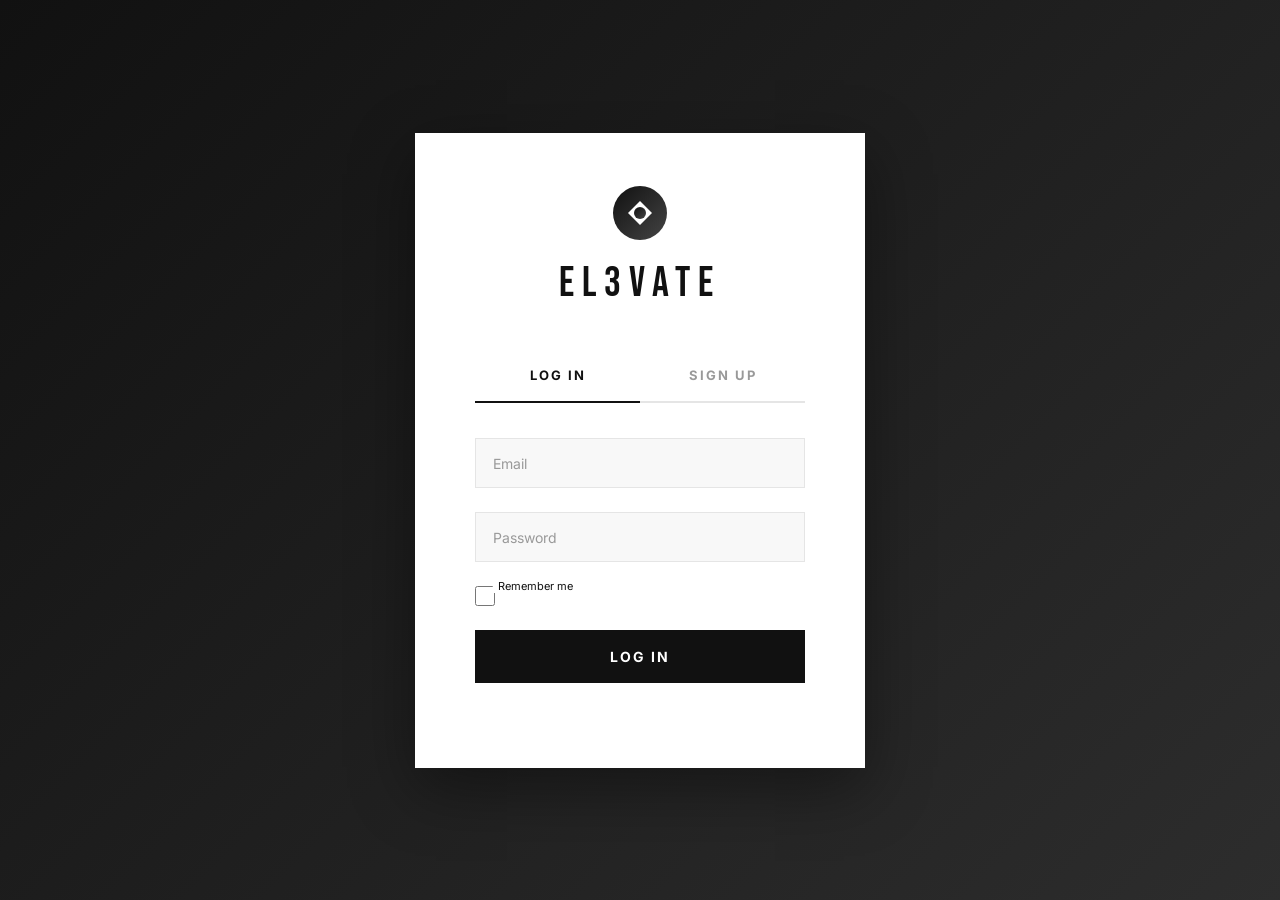
==== index.html @ 44ba2b77 "Add spinning logo to header" ====
<!DOCTYPE html>
<html lang="en">
<head>
    <meta charset="UTF-8">
    <meta name="viewport" content="width=device-width, initial-scale=1.0">
    <title>EL3VATE - Shop</title>
    <link rel="stylesheet" href="styles.css">
    <link href="https://fonts.googleapis.com/css2?family=Bebas+Neue&family=Inter:wght@400;500;600;700&display=swap" rel="stylesheet">
</head>
<body>
    <header class="header">
        <div class="header-left">
            <button class="hamburger-btn" id="hamburger-btn">
                <svg width="24" height="24" viewBox="0 0 24 24" fill="none" stroke="currentColor" stroke-width="2">
                    <line x1="3" y1="12" x2="21" y2="12"></line>
                    <line x1="3" y1="6" x2="21" y2="6"></line>
                    <line x1="3" y1="18" x2="21" y2="18"></line>
                </svg>
            </button>
            <a href="index.html" class="logo-link">
                <div class="spinning-logo">
                    <svg viewBox="0 0 100 100">
                        <defs>
                            <linearGradient id="logoGrad" x1="0%" y1="0%" x2="100%" y2="100%">
                                <stop offset="0%" style="stop-color:#111"/>
                                <stop offset="100%" style="stop-color:#444"/>
                            </linearGradient>
                        </defs>
                        <circle cx="50" cy="50" r="45" fill="url(#logoGrad)"/>
                        <path d="M30 50 L50 30 L70 50 L50 70 Z" fill="#fff"/>
                        <circle cx="50" cy="50" r="10" fill="url(#logoGrad)"/>
                    </svg>
                </div>
            </a>
            <a href="index.html" class="logo">EL3VATE</a>
            <nav class="nav-links" id="nav-links">
                <a href="#" class="nav-link active">New & Featured</a>
                <a href="#" class="nav-link">Men</a>
                <a href="#" class="nav-link">Women</a>
                <a href="#" class="nav-link">Kids</a>
                <a href="#" class="nav-link">Sale</a>
            </nav>
        </div>
        <div class="header-right">
            <div class="search-bar">
                <input type="text" placeholder="Search" id="search-input">
                <button class="search-btn">
                    <svg width="20" height="20" viewBox="0 0 24 24" fill="none" stroke="currentColor" stroke-width="2">
                        <circle cx="11" cy="11" r="8"></circle>
                        <path d="m21 21-4.35-4.35"></path>
                    </svg>
                </button>
            </div>
            <button class="icon-btn cart-btn">
                <svg width="24" height="24" viewBox="0 0 24 24" fill="none" stroke="currentColor" stroke-width="2">
                    <path d="M6 2L3 6v14a2 2 0 0 0 2 2h14a2 2 0 0 0 2-2V6l-3-4z"></path>
                    <line x1="3" y1="6" x2="21" y2="6"></line>
                    <path d="M16 10a4 4 0 0 1-8 0"></path>
                </svg>
                <span class="cart-badge" id="cart-badge">0</span>
            </button>
            <div class="profile-dropdown">
                <button class="icon-btn profile-btn">
                    <svg width="24" height="24" viewBox="0 0 24 24" fill="none" stroke="currentColor" stroke-width="2">
                        <path d="M20 21v-2a4 4 0 0 0-4-4H8a4 4 0 0 0-4 4v2"></path>
                        <circle cx="12" cy="7" r="4"></circle>
                    </svg>
                </button>
                <div class="profile-dropdown-content">
                    <a href="account.html" class="profile-dropdown-item">My Account</a>
                    <a href="#" class="profile-dropdown-item">Orders</a>
                    <a href="account.html" class="profile-dropdown-item">Favorites</a>
                    <a href="auth.html" class="profile-dropdown-item signout">Sign Out</a>
                </div>
            </div>
        </div>
    </header>

    <section class="hero">
        <h1 class="hero-title">EL3VATE</h1>
        <p class="hero-tagline">ELEVATE YOUR GAME</p>
    </section>

    <main class="main-content">
        <aside class="sidebar">
            <h3 class="sidebar-title">Categories</h3>
            <ul class="category-list">
                <li><button class="category-btn active" data-category="all">All Products</button></li>
                <li><button class="category-btn" data-category="shoes">Shoes</button></li>
                <li><button class="category-btn" data-category="clothing">Clothing</button></li>
                <li><button class="category-btn" data-category="accessories">Accessories</button></li>
                <li><button class="category-btn" data-category="equipment">Equipment</button></li>
            </ul>
            <h3 class="sidebar-title">Price Range</h3>
            <div class="price-filter">
                <input type="range" min="0" max="500" value="500" class="price-slider" id="price-slider">
                <p class="price-value">Up to $<span id="price-display">500</span></p>
            </div>
        </aside>

        <section class="products-section">
            <div class="products-header">
                <h2 class="products-title">All Products</h2>
                <div class="products-sort">
                    <select id="sort-select">
                        <option value="featured">Featured</option>
                        <option value="newest">Newest</option>
                        <option value="price-low">Price: Low to High</option>
                        <option value="price-high">Price: High to Low</option>
                    </select>
                </div>
            </div>
            <div class="products-grid" id="products-grid">
            </div>
        </section>
    </main>

    <div class="cart-sidebar" id="cart-sidebar">
        <div class="cart-header">
            <h3>Your Bag (<span id="cart-count">0</span> items)</h3>
            <button class="close-cart" id="close-cart">&times;</button>
        </div>
        <div class="cart-items" id="cart-items">
            <p class="cart-empty">Your bag is empty</p>
        </div>
        <div class="cart-footer">
            <div class="cart-total">
                <span>Total</span>
                <span id="cart-total">$0.00</span>
            </div>
            <button class="checkout-btn" id="checkout-btn">CHECK OUT</button>
        </div>
    </div>

    <div class="toast" id="toast">Added to bag!</div>

    <div class="product-modal" id="product-modal">
        <div class="product-modal-content">
            <button class="close-modal" id="close-modal">&times;</button>
            <div class="product-modal-grid">
                <div class="product-modal-image">
                    <img id="modal-image" src="" alt="">
                </div>
                <div class="product-modal-details">
                    <span class="product-modal-category" id="modal-category"></span>
                    <h2 class="product-modal-name" id="modal-name"></h2>
                    <p class="product-modal-price" id="modal-price"></p>
                    <p class="product-modal-description" id="modal-description"></p>
                    <div class="product-modal-size">
                        <label>Select Size</label>
                        <div class="size-options">
                            <button class="size-btn">S</button>
                            <button class="size-btn">M</button>
                            <button class="size-btn">L</button>
                            <button class="size-btn">XL</button>
                        </div>
                    </div>
                    <button class="add-to-cart-modal" id="modal-add-to-cart">ADD TO BAG</button>
                    <button class="wishlist-btn" id="modal-wishlist">
                        <svg width="20" height="20" viewBox="0 0 24 24" fill="none" stroke="currentColor" stroke-width="2">
                            <path d="M20.84 4.61a5.5 5.5 0 0 0-7.78 0L12 5.67l-1.06-1.06a5.5 5.5 0 0 0-7.78 7.78l1.06 1.06L12 21.23l7.78-7.78 1.06-1.06a5.5 5.5 0 0 0 0-7.78z"></path>
                        </svg>
                        Add to Wishlist
                    </button>
                </div>
            </div>
        </div>
    </div>

    <script src="products.js"></script>
    <script src="main.js"></script>
</body>
</html>
---- styles.css ----
@import url('https://fonts.googleapis.com/css2?family=Bebas+Neue&family=Inter:wght@400;500;600;700&display=swap');

* {
    margin: 0;
    padding: 0;
    box-sizing: border-box;
}

body {
    font-family: 'Inter', sans-serif;
    background: #f5f5f5;
    color: #111;
    min-height: 100vh;
}

a {
    text-decoration: none;
    color: inherit;
}

button {
    font-family: inherit;
}

.header {
    display: flex;
    justify-content: space-between;
    align-items: center;
    padding: 20px 50px;
    background: #fff;
    position: sticky;
    top: 0;
    z-index: 100;
    box-shadow: 0 2px 10px rgba(0, 0, 0, 0.05);
}

.header-left {
    display: flex;
    align-items: center;
    gap: 40px;
}

.logo {
    font-family: 'Bebas Neue', sans-serif;
    font-size: 32px;
    font-weight: 400;
    letter-spacing: 3px;
    color: #111;
}

.logo-link {
    display: flex;
    align-items: center;
}

.spinning-logo {
    width: 45px;
    height: 45px;
    animation: spin 8s linear infinite;
    cursor: pointer;
}

.spinning-logo svg {
    width: 100%;
    height: 100%;
}

@keyframes spin {
    from {
        transform: rotate(0deg);
    }
    to {
        transform: rotate(360deg);
    }
}

.spinning-logo:hover {
    animation-duration: 2s;
}

.nav-links {
    display: flex;
    gap: 30px;
}

.nav-link {
    font-size: 15px;
    font-weight: 500;
    color: #666;
    transition: color 0.3s;
}

.nav-link:hover,
.nav-link.active {
    color: #111;
}

.header-right {
    display: flex;
    align-items: center;
    gap: 20px;
}

.search-bar {
    display: flex;
    align-items: center;
    background: #f5f5f5;
    border-radius: 30px;
    padding: 8px 16px;
    gap: 10px;
}

.search-bar input {
    border: none;
    background: transparent;
    outline: none;
    font-size: 14px;
    width: 180px;
}

.search-btn {
    background: none;
    border: none;
    cursor: pointer;
    color: #666;
    display: flex;
    align-items: center;
}

.icon-btn {
    background: none;
    border: none;
    cursor: pointer;
    color: #111;
    display: flex;
    align-items: center;
    transition: color 0.3s;
}

.icon-btn:hover {
    color: #666;
}

.hero {
    background: linear-gradient(135deg, #111 0%, #333 100%);
    padding: 80px 50px;
    text-align: center;
    position: relative;
    overflow: hidden;
}

.hero::before {
    content: '';
    position: absolute;
    top: 0;
    left: 0;
    right: 0;
    bottom: 0;
    background: url('https://images.unsplash.com/photo-1460353581641-37baddab0fa2?w=1200&h=600&fit=crop') center/cover;
    opacity: 0.15;
}

.hero-title {
    font-family: 'Bebas Neue', sans-serif;
    font-size: 180px;
    font-weight: 400;
    letter-spacing: 20px;
    color: #fff;
    position: relative;
    z-index: 1;
    line-height: 1;
}

.hero-tagline {
    font-size: 18px;
    font-weight: 500;
    letter-spacing: 8px;
    color: #fff;
    margin-top: 20px;
    position: relative;
    z-index: 1;
}

.main-content {
    display: flex;
    padding: 40px 50px;
    gap: 40px;
    max-width: 1600px;
    margin: 0 auto;
}

.sidebar {
    width: 250px;
    flex-shrink: 0;
}

.sidebar-title {
    font-size: 13px;
    font-weight: 700;
    letter-spacing: 1px;
    margin-bottom: 20px;
    color: #111;
}

.category-list {
    list-style: none;
    margin-bottom: 40px;
}

.category-btn {
    width: 100%;
    text-align: left;
    background: none;
    border: none;
    font-size: 15px;
    color: #666;
    padding: 12px 0;
    cursor: pointer;
    transition: all 0.3s;
    border-bottom: 1px solid #e5e5e5;
}

.category-btn:hover {
    color: #111;
}

.category-btn.active {
    color: #111;
    font-weight: 600;
}

.price-filter {
    margin-top: 20px;
}

.price-slider {
    width: 100%;
    cursor: pointer;
}

.price-value {
    font-size: 14px;
    color: #666;
    margin-top: 10px;
}

.products-section {
    flex: 1;
}

.products-header {
    display: flex;
    justify-content: space-between;
    align-items: center;
    margin-bottom: 30px;
}

.products-title {
    font-size: 24px;
    font-weight: 700;
}

.products-sort select {
    padding: 10px 16px;
    border: 1px solid #e5e5e5;
    background: #fff;
    font-size: 14px;
    cursor: pointer;
    outline: none;
}

.products-grid {
    display: grid;
    grid-template-columns: repeat(auto-fill, minmax(280px, 1fr));
    gap: 30px;
}

.product-card {
    background: #fff;
    transition: transform 0.3s, box-shadow 0.3s;
    cursor: pointer;
}

.product-card:hover {
    transform: translateY(-5px);
    box-shadow: 0 10px 30px rgba(0, 0, 0, 0.1);
}

.product-image {
    position: relative;
    width: 100%;
    aspect-ratio: 1;
    overflow: hidden;
    background: #f5f5f5;
}

.product-image img {
    width: 100%;
    height: 100%;
    object-fit: cover;
    transition: transform 0.5s;
}

.product-card:hover .product-image img {
    transform: scale(1.05);
}

.product-badge {
    position: absolute;
    top: 15px;
    left: 15px;
    background: #111;
    color: #fff;
    font-size: 11px;
    font-weight: 700;
    padding: 6px 12px;
    letter-spacing: 1px;
}

.product-info {
    padding: 20px;
}

.product-name {
    font-size: 15px;
    font-weight: 500;
    margin-bottom: 8px;
}

.product-category {
    font-size: 13px;
    color: #666;
    margin-bottom: 8px;
}

.product-price {
    font-size: 16px;
    font-weight: 700;
}

.add-to-cart {
    width: 100%;
    padding: 15px;
    background: #111;
    color: #fff;
    border: none;
    font-size: 13px;
    font-weight: 700;
    letter-spacing: 1px;
    cursor: pointer;
    transition: background 0.3s;
    margin-top: 15px;
}

.add-to-cart:hover {
    background: #333;
}

.cart-sidebar {
    position: fixed;
    top: 0;
    right: -400px;
    width: 400px;
    height: 100vh;
    background: #fff;
    box-shadow: -5px 0 30px rgba(0, 0, 0, 0.1);
    z-index: 200;
    transition: right 0.3s;
    display: flex;
    flex-direction: column;
}

.cart-sidebar.open {
    right: 0;
}

.cart-header {
    display: flex;
    justify-content: space-between;
    align-items: center;
    padding: 25px;
    border-bottom: 1px solid #e5e5e5;
}

.cart-header h3 {
    font-size: 18px;
    font-weight: 700;
}

.close-cart {
    background: none;
    border: none;
    font-size: 28px;
    cursor: pointer;
    color: #666;
}

.cart-items {
    flex: 1;
    padding: 25px;
    overflow-y: auto;
}

.cart-empty {
    text-align: center;
    color: #666;
    font-size: 14px;
}

.cart-item {
    display: flex;
    gap: 15px;
    padding: 15px 0;
    border-bottom: 1px solid #e5e5e5;
}

.cart-item-image {
    width: 80px;
    height: 80px;
    object-fit: cover;
    background: #f5f5f5;
}

.cart-item-details {
    flex: 1;
}

.cart-item-name {
    font-size: 14px;
    font-weight: 500;
}

.cart-item-price {
    font-size: 14px;
    font-weight: 700;
    margin-top: 5px;
}

.cart-item-remove {
    background: none;
    border: none;
    color: #666;
    cursor: pointer;
    font-size: 20px;
}

.cart-footer {
    padding: 25px;
    border-top: 1px solid #e5e5e5;
}

.cart-total {
    display: flex;
    justify-content: space-between;
    font-size: 18px;
    font-weight: 700;
    margin-bottom: 20px;
}

.checkout-btn {
    width: 100%;
    padding: 18px;
    background: #111;
    color: #fff;
    border: none;
    font-size: 14px;
    font-weight: 700;
    letter-spacing: 1px;
    cursor: pointer;
    transition: background 0.3s;
}

.checkout-btn:hover {
    background: #333;
}

.toast {
    position: fixed;
    bottom: 30px;
    left: 50%;
    transform: translateX(-50%) translateY(100px);
    background: #111;
    color: #fff;
    padding: 15px 30px;
    font-size: 14px;
    font-weight: 600;
    opacity: 0;
    transition: all 0.3s;
    z-index: 300;
}

.toast.show {
    transform: translateX(-50%) translateY(0);
    opacity: 1;
}

@media (max-width: 1024px) {
    .hero-title {
        font-size: 100px;
        letter-spacing: 10px;
    }
    
    .main-content {
        padding: 30px;
    }
    
    .sidebar {
        width: 200px;
    }
}

@media (max-width: 768px) {
    .header {
        padding: 15px 20px;
    }
    
    .nav-links {
        display: none;
    }
    
    .hero {
        padding: 50px 20px;
    }
    
    .hero-title {
        font-size: 60px;
        letter-spacing: 5px;
    }
    
    .hero-tagline {
        font-size: 14px;
        letter-spacing: 4px;
    }
    
    .main-content {
        flex-direction: column;
        padding: 20px;
    }
    
    .sidebar {
        width: 100%;
    }
    
    .cart-sidebar {
        width: 100%;
        right: -100%;
    }
}

.auth-body {
    min-height: 100vh;
    display: flex;
    justify-content: center;
    align-items: center;
    background: linear-gradient(135deg, #111 0%, #2d2d2d 100%);
}

.auth-container {
    background: #fff;
    padding: 50px 60px;
    width: 100%;
    max-width: 450px;
    box-shadow: 0 20px 60px rgba(0, 0, 0, 0.4);
}

.auth-header {
    text-align: center;
    margin-bottom: 40px;
    display: flex;
    flex-direction: column;
    align-items: center;
    gap: 15px;
}

.auth-header .logo-link {
    display: flex;
    justify-content: center;
}

.auth-header .spinning-logo {
    width: 60px;
    height: 60px;
}

.auth-header h1 {
    font-family: 'Bebas Neue', sans-serif;
    font-size: 42px;
    font-weight: 400;
    letter-spacing: 8px;
    color: #111;
}

.auth-tabs {
    display: flex;
    border-bottom: 2px solid #e5e5e5;
    margin-bottom: 35px;
}

.tab-btn {
    flex: 1;
    padding: 18px;
    background: none;
    border: none;
    font-size: 13px;
    font-weight: 700;
    letter-spacing: 2px;
    color: #999;
    cursor: pointer;
    transition: all 0.3s ease;
}

.tab-btn.active {
    color: #111;
    border-bottom: 2px solid #111;
    margin-bottom: -2px;
}

.tab-btn:hover:not(.active) {
    color: #666;
}

.auth-form {
    display: none;
}

.auth-form.active {
    display: block;
}

.form-group {
    position: relative;
    margin-bottom: 24px;
}

.form-group input {
    width: 100%;
    padding: 16px 18px;
    border: 1px solid #e5e5e5;
    font-size: 14px;
    background: #f8f8f8;
    transition: all 0.3s ease;
}

.form-group input:focus {
    outline: none;
    border-color: #111;
    background: #fff;
}

.form-group label {
    position: absolute;
    left: 18px;
    top: 50%;
    transform: translateY(-50%);
    font-size: 14px;
    color: #999;
    pointer-events: none;
    transition: all 0.3s ease;
}

.form-group input:focus + label,
.form-group input:not(:placeholder-shown) + label {
    top: 0;
    font-size: 11px;
    background: #fff;
    padding: 0 5px;
    color: #111;
}

.checkbox-group {
    display: flex;
    align-items: center;
    gap: 10px;
    margin-bottom: 25px;
}

.checkbox-group input[type="checkbox"] {
    width: 20px;
    height: 20px;
    cursor: pointer;
    accent-color: #111;
}

.checkbox-group label {
    font-size: 14px;
    color: #666;
    cursor: pointer;
}

.auth-btn {
    width: 100%;
    padding: 18px;
    background: #111;
    color: #fff;
    border: none;
    font-size: 14px;
    font-weight: 700;
    letter-spacing: 2px;
    cursor: pointer;
    transition: all 0.3s ease;
}

.auth-btn:hover {
    background: #333;
}

.error-message {
    color: #e53935;
    font-size: 13px;
    margin-top: 15px;
    text-align: center;
    min-height: 20px;
}

.profile-dropdown {
    position: relative;
    display: flex;
    align-items: center;
}

.profile-dropdown > .icon-btn {
    cursor: pointer;
}

.profile-dropdown-content {
    display: none;
    position: absolute;
    top: 100%;
    right: 0;
    background: #fff;
    min-width: 180px;
    box-shadow: 0 10px 40px rgba(0, 0, 0, 0.15);
    z-index: 50;
    padding: 10px 0;
    margin-top: 5px;
}

.profile-dropdown:hover .profile-dropdown-content,
.profile-dropdown-content:hover {
    display: block;
}

.profile-dropdown-item {
    display: block;
    padding: 14px 20px;
    font-size: 14px;
    color: #111;
    transition: background 0.3s;
}

.profile-dropdown-item:hover {
    background: #f5f5f5;
}

.profile-dropdown-item.signout {
    color: #e53935;
    border-top: 1px solid #e5e5e5;
}

.product-modal {
    display: none;
    position: fixed;
    top: 0;
    left: 0;
    width: 100%;
    height: 100%;
    background: rgba(0, 0, 0, 0.7);
    z-index: 500;
    overflow-y: auto;
}

.product-modal.active {
    display: flex;
    align-items: center;
    justify-content: center;
}

.product-modal-content {
    background: #fff;
    width: 90%;
    max-width: 900px;
    position: relative;
    animation: modalSlide 0.3s ease;
}

@keyframes modalSlide {
    from {
        opacity: 0;
        transform: translateY(-20px);
    }
    to {
        opacity: 1;
        transform: translateY(0);
    }
}

.close-modal {
    position: absolute;
    top: 15px;
    right: 20px;
    background: none;
    border: none;
    font-size: 32px;
    cursor: pointer;
    z-index: 10;
    color: #666;
}

.close-modal:hover {
    color: #111;
}

.product-modal-grid {
    display: grid;
    grid-template-columns: 1fr 1fr;
}

.product-modal-image {
    background: #f5f5f5;
    aspect-ratio: 1;
}

.product-modal-image img {
    width: 100%;
    height: 100%;
    object-fit: cover;
}

.product-modal-details {
    padding: 40px;
}

.product-modal-category {
    font-size: 13px;
    color: #666;
    text-transform: uppercase;
    letter-spacing: 1px;
}

.product-modal-name {
    font-size: 28px;
    font-weight: 700;
    margin: 10px 0;
}

.product-modal-price {
    font-size: 24px;
    font-weight: 700;
    margin-bottom: 20px;
}

.product-modal-description {
    color: #666;
    line-height: 1.6;
    margin-bottom: 25px;
}

.product-modal-size {
    margin-bottom: 25px;
}

.product-modal-size label {
    display: block;
    font-size: 14px;
    font-weight: 600;
    margin-bottom: 12px;
}

.size-options {
    display: flex;
    gap: 10px;
}

.size-btn {
    width: 50px;
    height: 50px;
    border: 1px solid #e5e5e5;
    background: #fff;
    font-size: 14px;
    font-weight: 600;
    cursor: pointer;
    transition: all 0.3s;
}

.size-btn:hover,
.size-btn.selected {
    border-color: #111;
    background: #111;
    color: #fff;
}

.add-to-cart-modal {
    width: 100%;
    padding: 18px;
    background: #111;
    color: #fff;
    border: none;
    font-size: 14px;
    font-weight: 700;
    letter-spacing: 1px;
    cursor: pointer;
    transition: background 0.3s;
    margin-bottom: 15px;
}

.add-to-cart-modal:hover {
    background: #333;
}

.wishlist-btn {
    width: 100%;
    padding: 15px;
    background: #fff;
    color: #111;
    border: 1px solid #111;
    font-size: 14px;
    font-weight: 600;
    cursor: pointer;
    display: flex;
    align-items: center;
    justify-content: center;
    gap: 10px;
    transition: all 0.3s;
}

.wishlist-btn:hover {
    background: #f5f5f5;
}

.wishlist-btn.active {
    background: #fdf0f0;
    border-color: #e53935;
    color: #e53935;
}

@media (max-width: 768px) {
    .product-modal-grid {
        grid-template-columns: 1fr;
    }
    
    .product-modal-image {
        max-height: 300px;
    }
    
    .product-modal-details {
        padding: 25px;
    }
}

.account-body {
    background: #f5f5f5;
    min-height: 100vh;
}

.account-main {
    padding: 40px 50px;
    max-width: 1200px;
    margin: 0 auto;
}

.account-container {
    display: flex;
    gap: 40px;
}

.account-sidebar {
    width: 250px;
    flex-shrink: 0;
    background: #fff;
    padding: 30px;
    height: fit-content;
}

.account-sidebar-title {
    font-size: 18px;
    font-weight: 700;
    margin-bottom: 25px;
    padding-bottom: 15px;
    border-bottom: 1px solid #e5e5e5;
}

.account-menu {
    list-style: none;
}

.account-menu-item {
    display: block;
    padding: 12px 0;
    font-size: 14px;
    color: #666;
    border-bottom: 1px solid #f5f5f5;
    transition: color 0.3s;
}

.account-menu-item:hover,
.account-menu-item.active {
    color: #111;
    font-weight: 600;
}

.account-menu-item.signout {
    color: #e53935;
}

.account-content {
    flex: 1;
}

.account-header {
    background: #fff;
    padding: 30px;
    margin-bottom: 30px;
}

.account-header h1 {
    font-size: 28px;
    font-weight: 700;
    margin-bottom: 10px;
}

.account-header p {
    color: #666;
}

.account-stats {
    display: grid;
    grid-template-columns: repeat(3, 1fr);
    gap: 20px;
    margin-bottom: 30px;
}

.stat-card {
    background: #fff;
    padding: 25px;
    text-align: center;
}

.stat-number {
    display: block;
    font-size: 36px;
    font-weight: 700;
    color: #111;
}

.stat-label {
    font-size: 14px;
    color: #666;
}

.account-section {
    background: #fff;
    padding: 30px;
    margin-bottom: 30px;
}

.account-section h3 {
    font-size: 18px;
    font-weight: 700;
    margin-bottom: 20px;
    padding-bottom: 15px;
    border-bottom: 1px solid #e5e5e5;
}

.account-details {
    display: grid;
    grid-template-columns: repeat(2, 1fr);
    gap: 20px;
}

.detail-item {
    display: flex;
    flex-direction: column;
    gap: 8px;
}

.detail-label {
    font-size: 13px;
    color: #666;
    text-transform: uppercase;
    letter-spacing: 1px;
}

.detail-value {
    font-size: 16px;
    font-weight: 500;
}

.wishlist-grid {
    display: grid;
    grid-template-columns: repeat(auto-fill, minmax(200px, 1fr));
    gap: 20px;
}

.wishlist-card {
    border: 1px solid #e5e5e5;
    transition: box-shadow 0.3s;
}

.wishlist-card:hover {
    box-shadow: 0 5px 20px rgba(0, 0, 0, 0.1);
}

.wishlist-image {
    aspect-ratio: 1;
    background: #f5f5f5;
}

.wishlist-image img {
    width: 100%;
    height: 100%;
    object-fit: cover;
}

.wishlist-info {
    padding: 15px;
    position: relative;
}

.wishlist-info h4 {
    font-size: 14px;
    font-weight: 600;
    margin-bottom: 8px;
}

.wishlist-price {
    font-size: 16px;
    font-weight: 700;
    margin-bottom: 12px;
}

.add-to-cart-wishlist {
    width: 100%;
    padding: 10px;
    background: #111;
    color: #fff;
    border: none;
    font-size: 12px;
    font-weight: 600;
    cursor: pointer;
    transition: background 0.3s;
}

.add-to-cart-wishlist:hover {
    background: #333;
}

.remove-wishlist {
    position: absolute;
    top: 10px;
    right: 10px;
    background: none;
    border: none;
    font-size: 24px;
    cursor: pointer;
    color: #999;
}

.remove-wishlist:hover {
    color: #e53935;
}

.wishlist-empty {
    text-align: center;
    color: #666;
    padding: 40px;
    grid-column: 1 / -1;
}

@media (max-width: 768px) {
    .account-container {
        flex-direction: column;
    }
    
    .account-sidebar {
        width: 100%;
    }
    
    .account-stats {
        grid-template-columns: 1fr;
    }
    
    .account-details {
        grid-template-columns: 1fr;
    }
}

.hamburger-btn {
    display: none;
    background: none;
    border: none;
    cursor: pointer;
    padding: 8px;
}

.cart-badge {
    position: absolute;
    top: -5px;
    right: -5px;
    background: #e53935;
    color: #fff;
    font-size: 10px;
    font-weight: 700;
    width: 18px;
    height: 18px;
    border-radius: 50%;
    display: flex;
    align-items: center;
    justify-content: center;
}

.cart-btn {
    position: relative;
}

.cart-item-qty {
    display: flex;
    align-items: center;
    gap: 10px;
    margin-top: 8px;
}

.cart-item-qty span {
    font-size: 14px;
    font-weight: 600;
    min-width: 20px;
    text-align: center;
}

.qty-btn {
    width: 24px;
    height: 24px;
    border: 1px solid #e5e5e5;
    background: #fff;
    font-size: 16px;
    cursor: pointer;
    display: flex;
    align-items: center;
    justify-content: center;
    transition: all 0.3s;
}

.qty-btn:hover {
    border-color: #111;
    background: #111;
    color: #fff;
}

.checkout-body {
    background: #f5f5f5;
    min-height: 100vh;
}

.back-to-shop {
    font-size: 14px;
    color: #666;
    text-decoration: none;
}

.back-to-shop:hover {
    color: #111;
}

.checkout-main {
    padding: 40px 50px;
    max-width: 1200px;
    margin: 0 auto;
}

.checkout-container {
    display: grid;
    grid-template-columns: 1fr 380px;
    gap: 40px;
}

.checkout-form-section h1 {
    font-size: 32px;
    font-weight: 700;
    margin-bottom: 30px;
}

.form-section {
    background: #fff;
    padding: 30px;
    margin-bottom: 20px;
}

.form-section h3 {
    font-size: 16px;
    font-weight: 700;
    margin-bottom: 20px;
    padding-bottom: 15px;
    border-bottom: 1px solid #e5e5e5;
}

.form-row {
    display: grid;
    grid-template-columns: 1fr 1fr;
    gap: 20px;
}

.form-group {
    position: relative;
    margin-bottom: 24px;
}

.form-group input {
    width: 100%;
    padding: 16px 18px;
    border: 1px solid #e5e5e5;
    font-size: 14px;
    background: #f8f8f8;
    transition: all 0.3s ease;
}

.form-group input:focus {
    outline: none;
    border-color: #111;
    background: #fff;
}

.form-group label {
    position: absolute;
    left: 18px;
    top: 50%;
    transform: translateY(-50%);
    font-size: 14px;
    color: #999;
    pointer-events: none;
    transition: all 0.3s ease;
}

.form-group input:focus + label,
.form-group input:not(:placeholder-shown) + label {
    top: 0;
    font-size: 11px;
    background: #fff;
    padding: 0 5px;
    color: #111;
}

.place-order-btn {
    width: 100%;
    padding: 18px;
    background: #111;
    color: #fff;
    border: none;
    font-size: 14px;
    font-weight: 700;
    letter-spacing: 1px;
    cursor: pointer;
    transition: background 0.3s;
}

.place-order-btn:hover {
    background: #333;
}

.checkout-summary-section {
    background: #fff;
    padding: 30px;
    height: fit-content;
}

.checkout-summary-section h3 {
    font-size: 18px;
    font-weight: 700;
    margin-bottom: 20px;
    padding-bottom: 15px;
    border-bottom: 1px solid #e5e5e5;
}

.checkout-item {
    display: flex;
    gap: 15px;
    padding: 15px 0;
    border-bottom: 1px solid #f5f5f5;
}

.checkout-item-image {
    width: 60px;
    height: 60px;
    object-fit: cover;
    background: #f5f5f5;
}

.checkout-item-details {
    flex: 1;
}

.checkout-item-details h4 {
    font-size: 14px;
    font-weight: 600;
}

.checkout-item-details p {
    font-size: 13px;
    color: #666;
}

.checkout-item-price {
    font-size: 14px;
    font-weight: 700;
}

.checkout-totals {
    margin-top: 20px;
    padding-top: 20px;
    border-top: 1px solid #e5e5e5;
}

.checkout-row {
    display: flex;
    justify-content: space-between;
    margin-bottom: 12px;
    font-size: 14px;
    color: #666;
}

.checkout-row.total {
    font-size: 18px;
    font-weight: 700;
    color: #111;
    margin-top: 15px;
    padding-top: 15px;
    border-top: 1px solid #e5e5e5;
}

.checkout-empty {
    text-align: center;
    color: #666;
    padding: 40px;
}

@media (max-width: 768px) {
    .hamburger-btn {
        display: block;
    }
    
    .nav-links {
        display: none;
        position: absolute;
        top: 100%;
        left: 0;
        right: 0;
        background: #fff;
        flex-direction: column;
        padding: 20px;
        box-shadow: 0 10px 30px rgba(0, 0, 0, 0.1);
    }
    
    .nav-links.active {
        display: flex;
    }
    
    .checkout-container {
        grid-template-columns: 1fr;
    }
    
    .form-row {
        grid-template-columns: 1fr;
    }
}
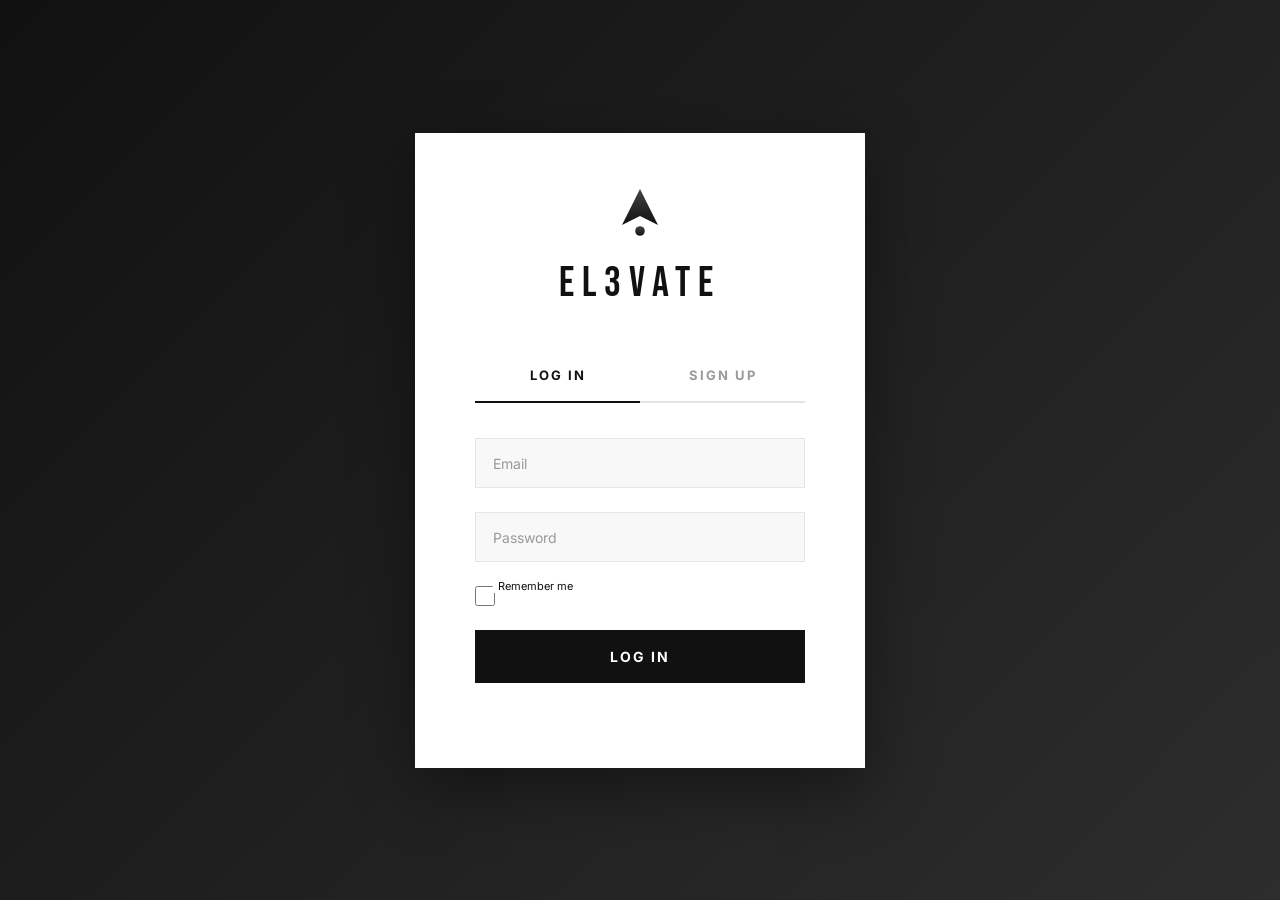
==== commit 59721ead: "Change logo to upward arrow animation" ====
--- a/index.html
+++ b/index.html
@@ -21,14 +21,13 @@
                 <div class="spinning-logo">
                     <svg viewBox="0 0 100 100">
                         <defs>
-                            <linearGradient id="logoGrad" x1="0%" y1="0%" x2="100%" y2="100%">
+                            <linearGradient id="logoGrad" x1="0%" y1="100%" x2="0%" y2="0%">
                                 <stop offset="0%" style="stop-color:#111"/>
                                 <stop offset="100%" style="stop-color:#444"/>
                             </linearGradient>
                         </defs>
-                        <circle cx="50" cy="50" r="45" fill="url(#logoGrad)"/>
-                        <path d="M30 50 L50 30 L70 50 L50 70 Z" fill="#fff"/>
-                        <circle cx="50" cy="50" r="10" fill="url(#logoGrad)"/>
+                        <path d="M50 10 L80 70 L50 55 L20 70 Z" fill="url(#logoGrad)"/>
+                        <circle cx="50" cy="80" r="8" fill="url(#logoGrad)"/>
                     </svg>
                 </div>
             </a>
--- a/styles.css
+++ b/styles.css
@@ -56,7 +56,7 @@
 .spinning-logo {
     width: 45px;
     height: 45px;
-    animation: spin 8s linear infinite;
+    animation: elevate 2s ease-in-out infinite;
     cursor: pointer;
 }
 
@@ -65,17 +65,17 @@
     height: 100%;
 }
 
-@keyframes spin {
-    from {
-        transform: rotate(0deg);
-    }
-    to {
-        transform: rotate(360deg);
+@keyframes elevate {
+    0%, 100% {
+        transform: translateY(0);
+    }
+    50% {
+        transform: translateY(-15px);
     }
 }
 
 .spinning-logo:hover {
-    animation-duration: 2s;
+    animation-duration: 1s;
 }
 
 .nav-links {
@@ -735,8 +735,7 @@
     margin-top: 5px;
 }
 
-.profile-dropdown:hover .profile-dropdown-content,
-.profile-dropdown-content:hover {
+.profile-dropdown.active .profile-dropdown-content {
     display: block;
 }
 
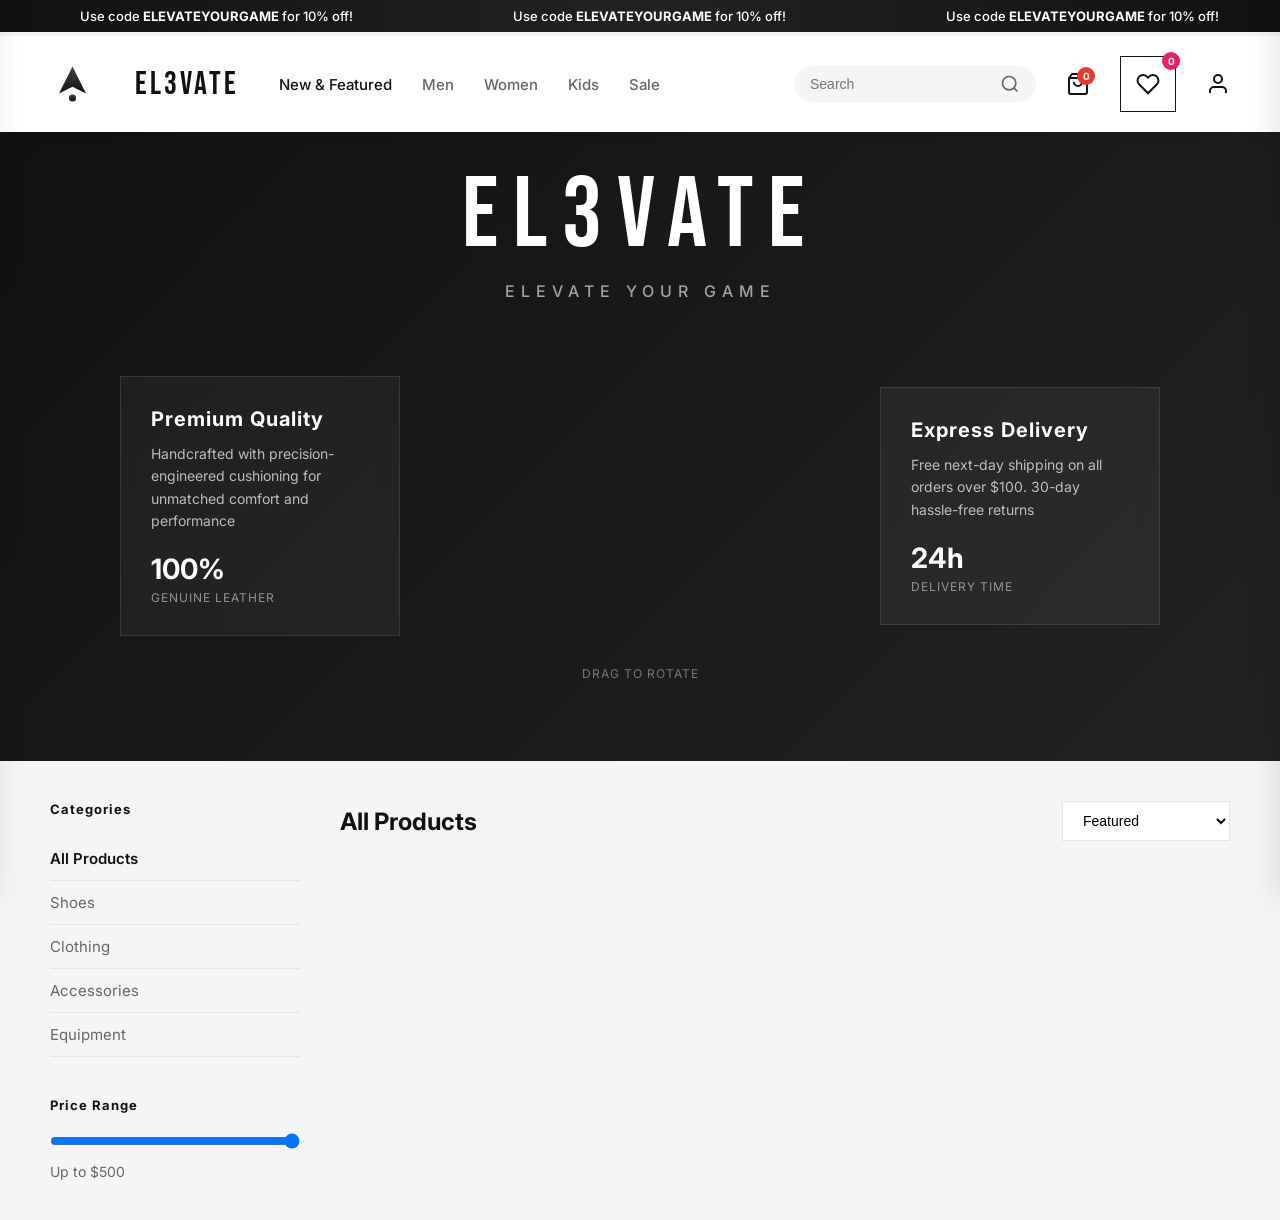
==== commit debcb00b: "Add smart wishlist with stock notifications and size-specific tracking" ====
--- a/index.html
+++ b/index.html
@@ -6,8 +6,21 @@
     <title>EL3VATE - Shop</title>
     <link rel="stylesheet" href="styles.css">
     <link href="https://fonts.googleapis.com/css2?family=Bebas+Neue&family=Inter:wght@400;500;600;700&display=swap" rel="stylesheet">
+    <script type="module" src="https://ajax.googleapis.com/ajax/libs/model-viewer/3.3.0/model-viewer.min.js"></script>
 </head>
 <body>
+    <div class="promo-banner">
+        <div class="promo-wrapper">
+            <span>Use code <strong>ELEVATEYOURGAME</strong> for 10% off!</span>
+            <span>Use code <strong>ELEVATEYOURGAME</strong> for 10% off!</span>
+            <span>Use code <strong>ELEVATEYOURGAME</strong> for 10% off!</span>
+            <span>Use code <strong>ELEVATEYOURGAME</strong> for 10% off!</span>
+            <span>Use code <strong>ELEVATEYOURGAME</strong> for 10% off!</span>
+            <span>Use code <strong>ELEVATEYOURGAME</strong> for 10% off!</span>
+            <span>Use code <strong>ELEVATEYOURGAME</strong> for 10% off!</span>
+            <span>Use code <strong>ELEVATEYOURGAME</strong> for 10% off!</span>
+        </div>
+    </div>
     <header class="header">
         <div class="header-left">
             <button class="hamburger-btn" id="hamburger-btn">
@@ -58,6 +71,12 @@
                 </svg>
                 <span class="cart-badge" id="cart-badge">0</span>
             </button>
+            <button class="icon-btn wishlist-btn" id="wishlist-btn">
+                <svg width="24" height="24" viewBox="0 0 24 24" fill="none" stroke="currentColor" stroke-width="2">
+                    <path d="M20.84 4.61a5.5 5.5 0 0 0-7.78 0L12 5.67l-1.06-1.06a5.5 5.5 0 0 0-7.78 7.78l1.06 1.06L12 21.23l7.78-7.78 1.06-1.06a5.5 5.5 0 0 0 0-7.78z"></path>
+                </svg>
+                <span class="wishlist-badge" id="wishlist-badge">0</span>
+            </button>
             <div class="profile-dropdown">
                 <button class="icon-btn profile-btn">
                     <svg width="24" height="24" viewBox="0 0 24 24" fill="none" stroke="currentColor" stroke-width="2">
@@ -69,6 +88,7 @@
                     <a href="account.html" class="profile-dropdown-item">My Account</a>
                     <a href="#" class="profile-dropdown-item">Orders</a>
                     <a href="account.html" class="profile-dropdown-item">Favorites</a>
+                    <a href="admin.html" class="profile-dropdown-item admin-link">Admin Dashboard</a>
                     <a href="auth.html" class="profile-dropdown-item signout">Sign Out</a>
                 </div>
             </div>
@@ -78,6 +98,41 @@
     <section class="hero">
         <h1 class="hero-title">EL3VATE</h1>
         <p class="hero-tagline">ELEVATE YOUR GAME</p>
+        
+        <div class="hero-3d-container">
+            <div class="hero-info-box hero-info-left">
+                <h3>Premium Quality</h3>
+                <p>Handcrafted with precision-engineered cushioning for unmatched comfort and performance</p>
+                <div class="info-box-stat">
+                    <span class="stat-number">100%</span>
+                    <span class="stat-label">Genuine Leather</span>
+                </div>
+            </div>
+            
+            <div class="hero-3d-model">
+                <model-viewer 
+                    src="https://cdn.jsdelivr.net/gh/KhronosGroup/glTF-Sample-Assets@main/Models/MaterialsVariantsShoe/glTF-Binary/MaterialsVariantsShoe.glb"
+                    alt="3D Sneaker"
+                    auto-rotate
+                    camera-controls
+                    disable-zoom
+                    interaction-prompt="none"
+                    shadow-intensity="1"
+                    camera-orbit="45deg 55deg 2.5m"
+                    field-of-view="30deg">
+                </model-viewer>
+                <p class="model-hint">Drag to rotate</p>
+            </div>
+            
+            <div class="hero-info-box hero-info-right">
+                <h3>Express Delivery</h3>
+                <p>Free next-day shipping on all orders over $100. 30-day hassle-free returns</p>
+                <div class="info-box-stat">
+                    <span class="stat-number">24h</span>
+                    <span class="stat-label">Delivery Time</span>
+                </div>
+            </div>
+        </div>
     </section>
 
     <main class="main-content">
@@ -128,6 +183,19 @@
                 <span id="cart-total">$0.00</span>
             </div>
             <button class="checkout-btn" id="checkout-btn">CHECK OUT</button>
+        </div>
+    </div>
+
+    <div class="cart-sidebar" id="wishlist-sidebar">
+        <div class="cart-header">
+            <h3>My Wishlist</h3>
+            <button class="close-cart" id="close-wishlist">&times;</button>
+        </div>
+        <div class="cart-items" id="wishlist-items">
+            <p class="cart-empty">Your wishlist is empty</p>
+        </div>
+        <div class="cart-footer">
+            <p style="font-size: 13px; color: #666; text-align: center;">Items you want will appear here</p>
         </div>
     </div>
 
--- a/styles.css
+++ b/styles.css
@@ -13,6 +13,45 @@
     min-height: 100vh;
 }
 
+.promo-banner {
+    background: linear-gradient(90deg, #111 0%, #222 50%, #111 100%);
+    color: #fff;
+    padding: 8px 0;
+    overflow: hidden;
+    position: fixed;
+    top: 0;
+    left: 0;
+    right: 0;
+    z-index: 200;
+}
+
+.promo-wrapper {
+    display: flex;
+    width: fit-content;
+    animation: scroll-left 20s linear infinite;
+}
+
+.promo-wrapper span {
+    padding: 0 80px;
+    font-size: 13px;
+    font-weight: 500;
+    white-space: nowrap;
+    flex-shrink: 0;
+}
+
+.promo-wrapper strong {
+    color: #fff;
+}
+
+@keyframes scroll-left {
+    0% {
+        transform: translateX(0);
+    }
+    100% {
+        transform: translateX(-50%);
+    }
+}
+
 a {
     text-decoration: none;
     color: inherit;
@@ -29,7 +68,7 @@
     padding: 20px 50px;
     background: #fff;
     position: sticky;
-    top: 0;
+    top: 36px;
     z-index: 100;
     box-shadow: 0 2px 10px rgba(0, 0, 0, 0.05);
 }
@@ -142,11 +181,116 @@
 }
 
 .hero {
-    background: linear-gradient(135deg, #111 0%, #333 100%);
-    padding: 80px 50px;
+    background: linear-gradient(135deg, #111 0%, #222 100%);
+    padding: 60px 30px 80px;
     text-align: center;
     position: relative;
     overflow: hidden;
+    display: flex;
+    flex-direction: column;
+    align-items: center;
+    min-height: 600px;
+}
+
+.hero::before {
+    display: none;
+}
+
+.hero-3d-container {
+    display: flex;
+    align-items: center;
+    justify-content: center;
+    gap: 40px;
+    width: 100%;
+    max-width: 1200px;
+    margin-top: 30px;
+    position: relative;
+    z-index: 2;
+}
+
+.hero-info-box {
+    flex: 1;
+    max-width: 280px;
+    text-align: left;
+    padding: 30px;
+    background: rgba(255, 255, 255, 0.05);
+    border: 1px solid rgba(255, 255, 255, 0.1);
+    backdrop-filter: blur(10px);
+}
+
+.hero-info-box h3 {
+    font-size: 20px;
+    font-weight: 700;
+    color: #fff;
+    margin-bottom: 12px;
+    letter-spacing: 1px;
+}
+
+.hero-info-box p {
+    font-size: 14px;
+    color: rgba(255, 255, 255, 0.7);
+    line-height: 1.6;
+    margin-bottom: 20px;
+}
+
+.info-box-stat {
+    display: flex;
+    flex-direction: column;
+    gap: 4px;
+}
+
+.info-box-stat .stat-number {
+    font-size: 28px;
+    font-weight: 700;
+    color: #fff;
+}
+
+.info-box-stat .stat-label {
+    font-size: 12px;
+    color: rgba(255, 255, 255, 0.5);
+    text-transform: uppercase;
+    letter-spacing: 1px;
+}
+
+.hero-3d-model {
+    flex: 0 0 auto;
+    width: 400px;
+    height: 350px;
+    display: flex;
+    flex-direction: column;
+    align-items: center;
+    justify-content: center;
+}
+
+model-viewer {
+    width: 100%;
+    height: 100%;
+    --poster-color: transparent;
+}
+
+.model-hint {
+    font-size: 12px;
+    color: rgba(255, 255, 255, 0.4);
+    margin-top: 10px;
+    text-transform: uppercase;
+    letter-spacing: 1px;
+}
+
+@media (max-width: 1024px) {
+    .hero-3d-container {
+        flex-direction: column;
+        gap: 30px;
+    }
+    
+    .hero-info-box {
+        max-width: 100%;
+        text-align: center;
+    }
+    
+    .hero-3d-model {
+        width: 300px;
+        height: 250px;
+    }
 }
 
 .hero::before {
@@ -162,23 +306,23 @@
 
 .hero-title {
     font-family: 'Bebas Neue', sans-serif;
-    font-size: 180px;
+    font-size: 100px;
     font-weight: 400;
-    letter-spacing: 20px;
+    letter-spacing: 15px;
     color: #fff;
     position: relative;
     z-index: 1;
-    line-height: 1;
+    margin-bottom: 5px;
 }
 
 .hero-tagline {
-    font-size: 18px;
+    font-size: 16px;
     font-weight: 500;
-    letter-spacing: 8px;
-    color: #fff;
-    margin-top: 20px;
+    letter-spacing: 6px;
+    color: rgba(255, 255, 255, 0.6);
     position: relative;
     z-index: 1;
+    text-transform: uppercase;
 }
 
 .main-content {
@@ -430,6 +574,12 @@
     font-weight: 500;
 }
 
+.cart-item-size {
+    font-size: 12px;
+    color: #999;
+    margin-top: 2px;
+}
+
 .cart-item-price {
     font-size: 14px;
     font-weight: 700;
@@ -754,6 +904,20 @@
 .profile-dropdown-item.signout {
     color: #e53935;
     border-top: 1px solid #e5e5e5;
+}
+
+.profile-dropdown-item.admin-link {
+    color: #fff;
+    font-weight: 600;
+    background: #111;
+    margin: 5px 10px;
+    border-radius: 6px;
+    text-align: center;
+}
+
+.profile-dropdown-item.admin-link:hover {
+    background: #333;
+    color: #fff;
 }
 
 .product-modal {
@@ -888,6 +1052,72 @@
     color: #fff;
 }
 
+.size-btn.out-of-stock {
+    opacity: 0.4;
+    cursor: not-allowed;
+    text-decoration: line-through;
+}
+
+.size-btn.out-of-stock:hover {
+    border-color: #e5e5e5;
+    background: #fff;
+    color: #999;
+}
+
+.size-btn .stock-zero {
+    display: block;
+    font-size: 9px;
+}
+
+.stock-notification {
+    position: fixed;
+    top: 80px;
+    left: 50%;
+    transform: translateX(-50%) translateY(-20px);
+    padding: 16px 24px;
+    background: #fff;
+    border-radius: 12px;
+    box-shadow: 0 4px 20px rgba(0,0,0,0.15);
+    display: flex;
+    align-items: center;
+    gap: 12px;
+    z-index: 1000;
+    opacity: 0;
+    transition: all 0.3s ease;
+    max-width: 400px;
+}
+
+.stock-notification.show {
+    opacity: 1;
+    transform: translateX(-50%) translateY(0);
+}
+
+.stock-notification.in-stock {
+    border-left: 4px solid #4caf50;
+}
+
+.stock-notification.out-of-stock {
+    border-left: 4px solid #ff9800;
+}
+
+.stock-notification .notification-icon {
+    font-size: 20px;
+}
+
+.stock-notification.in-stock .notification-icon {
+    color: #4caf50;
+}
+
+.stock-notification.out-of-stock .notification-icon {
+    color: #ff9800;
+}
+
+.stock-notification .notification-text {
+    font-size: 14px;
+    color: #333;
+    line-height: 1.4;
+}
+
 .add-to-cart-modal {
     width: 100%;
     padding: 18px;
@@ -1209,6 +1439,125 @@
 
 .cart-btn {
     position: relative;
+}
+
+.wishlist-btn {
+    position: relative;
+}
+
+.wishlist-badge {
+    position: absolute;
+    top: -5px;
+    right: -5px;
+    background: #e91e63;
+    color: #fff;
+    font-size: 10px;
+    font-weight: 700;
+    width: 18px;
+    height: 18px;
+    border-radius: 50%;
+    display: flex;
+    align-items: center;
+    justify-content: center;
+}
+
+.wishlist-badge:empty {
+    display: none;
+}
+
+.header-right .icon-btn {
+    margin-left: 10px;
+}
+
+.wishlist-item {
+    display: flex;
+    gap: 15px;
+    padding: 15px 0;
+    border-bottom: 1px solid #e5e5e5;
+}
+
+.wishlist-item-image {
+    width: 80px;
+    height: 80px;
+    object-fit: cover;
+    background: #f5f5f5;
+}
+
+.wishlist-item-details {
+    flex: 1;
+}
+
+.wishlist-item-name {
+    font-size: 14px;
+    font-weight: 500;
+}
+
+.wishlist-item-size {
+    font-size: 12px;
+    color: #999;
+    margin-top: 4px;
+}
+
+.wishlist-item-price {
+    font-size: 14px;
+    font-weight: 700;
+    margin-top: 5px;
+}
+
+.wishlist-item-stock {
+    font-size: 12px;
+    margin-top: 5px;
+}
+
+.wishlist-item-stock.in-stock {
+    color: #4caf50;
+}
+
+.wishlist-item-stock.out-of-stock {
+    color: #ff9800;
+}
+
+.wishlist-item-actions {
+    display: flex;
+    flex-direction: column;
+    gap: 8px;
+    margin-top: 10px;
+}
+
+.wishlist-item-actions button {
+    padding: 8px 12px;
+    font-size: 12px;
+    border: none;
+    cursor: pointer;
+    transition: all 0.3s;
+}
+
+.wishlist-add-cart {
+    background: #111;
+    color: #fff;
+}
+
+.wishlist-add-cart:hover {
+    background: #333;
+}
+
+.wishlist-remove {
+    background: #f5f5f5;
+    color: #666;
+}
+
+.wishlist-remove:hover {
+    background: #e53935;
+    color: #fff;
+}
+
+#wishlist-sidebar {
+    left: -400px;
+    right: auto;
+}
+
+#wishlist-sidebar.open {
+    left: 0;
 }
 
 .cart-item-qty {
@@ -1459,3 +1808,822 @@
         grid-template-columns: 1fr;
     }
 }
+
+.promo-input {
+    display: flex;
+    gap: 10px;
+    margin-bottom: 15px;
+}
+
+.promo-input input {
+    flex: 1;
+    padding: 12px 15px;
+    border: 1px solid #e5e5e5;
+    font-size: 14px;
+}
+
+.promo-input button {
+    padding: 12px 20px;
+    background: #111;
+    color: #fff;
+    border: none;
+    font-size: 13px;
+    font-weight: 600;
+    cursor: pointer;
+    transition: background 0.3s;
+}
+
+.promo-input button:hover {
+    background: #333;
+}
+
+.promo-message {
+    font-size: 13px;
+    margin-bottom: 15px;
+    padding: 10px;
+}
+
+.promo-message.success {
+    color: #2e7d32;
+    background: #e8f5e9;
+}
+
+.promo-message.error {
+    color: #c62828;
+    background: #ffebee;
+}
+
+.admin-body {
+    background: #f5f5f5;
+    min-height: 100vh;
+}
+
+.admin-header {
+    display: flex;
+    justify-content: space-between;
+    align-items: center;
+    padding: 20px 40px;
+    background: #111;
+    color: #fff;
+}
+
+.admin-header-left {
+    display: flex;
+    align-items: center;
+    gap: 20px;
+}
+
+.admin-header .logo {
+    font-family: 'Bebas Neue', sans-serif;
+    font-size: 24px;
+    letter-spacing: 2px;
+    color: #fff;
+}
+
+.admin-header-right {
+    display: flex;
+    align-items: center;
+    gap: 20px;
+}
+
+.admin-nav-link {
+    color: rgba(255, 255, 255, 0.7);
+    font-size: 14px;
+    transition: color 0.3s;
+}
+
+.admin-nav-link:hover {
+    color: #fff;
+}
+
+.admin-logout-btn {
+    padding: 10px 20px;
+    background: transparent;
+    border: 1px solid rgba(255, 255, 255, 0.3);
+    color: #fff;
+    font-size: 14px;
+    cursor: pointer;
+    transition: all 0.3s;
+}
+
+.admin-logout-btn:hover {
+    background: #fff;
+    color: #111;
+}
+
+.admin-container {
+    display: flex;
+    min-height: calc(100vh - 80px);
+}
+
+.admin-sidebar {
+    width: 250px;
+    background: #fff;
+    padding: 30px 0;
+    flex-shrink: 0;
+    border-right: 1px solid #e5e5e5;
+}
+
+.admin-nav {
+    display: flex;
+    flex-direction: column;
+    gap: 5px;
+}
+
+.admin-nav-btn {
+    display: flex;
+    align-items: center;
+    gap: 12px;
+    padding: 15px 25px;
+    background: none;
+    border: none;
+    font-size: 14px;
+    font-weight: 500;
+    color: #666;
+    cursor: pointer;
+    transition: all 0.3s;
+    text-align: left;
+    width: 100%;
+}
+
+.admin-nav-btn:hover {
+    background: #f5f5f5;
+    color: #111;
+}
+
+.admin-nav-btn.active {
+    background: #f0f0f0;
+    color: #111;
+    font-weight: 600;
+    border-left: 3px solid #111;
+}
+
+.trash-count-badge {
+    background: #e53935;
+    color: #fff;
+    font-size: 11px;
+    padding: 2px 8px;
+    border-radius: 10px;
+    margin-left: 8px;
+}
+
+.admin-section-desc {
+    color: #666;
+    font-size: 14px;
+    margin-top: 5px;
+}
+
+.permanent-delete:hover {
+    border-color: #111 !important;
+    background: #111 !important;
+    color: #fff !important;
+}
+
+.admin-main {
+    flex: 1;
+    padding: 30px 40px;
+    overflow-y: auto;
+}
+
+.admin-section {
+    display: none;
+}
+
+.admin-section.active {
+    display: block;
+}
+
+.admin-section-header {
+    display: flex;
+    justify-content: space-between;
+    align-items: center;
+    margin-bottom: 30px;
+}
+
+.admin-section-header h2 {
+    font-size: 28px;
+    font-weight: 700;
+}
+
+.admin-actions {
+    display: flex;
+    gap: 15px;
+}
+
+.admin-search-input {
+    padding: 12px 16px;
+    border: 1px solid #e5e5e5;
+    font-size: 14px;
+    width: 250px;
+    outline: none;
+    transition: border-color 0.3s;
+}
+
+.admin-search-input:focus {
+    border-color: #111;
+}
+
+.admin-filter-select {
+    padding: 12px 16px;
+    border: 1px solid #e5e5e5;
+    font-size: 14px;
+    background: #fff;
+    cursor: pointer;
+    outline: none;
+}
+
+.admin-stats {
+    display: grid;
+    grid-template-columns: repeat(4, 1fr);
+    gap: 20px;
+    margin-bottom: 30px;
+}
+
+.admin-stat-card {
+    background: #fff;
+    padding: 25px;
+    text-align: center;
+    border: 1px solid #e5e5e5;
+}
+
+.admin-stat-number {
+    display: block;
+    font-size: 36px;
+    font-weight: 700;
+    color: #111;
+    margin-bottom: 5px;
+}
+
+.admin-stat-label {
+    font-size: 13px;
+    color: #666;
+    text-transform: uppercase;
+    letter-spacing: 1px;
+}
+
+.admin-products-table-wrapper {
+    background: #fff;
+    border: 1px solid #e5e5e5;
+    overflow-x: auto;
+}
+
+.admin-products-table {
+    width: 100%;
+    border-collapse: collapse;
+}
+
+.admin-products-table th {
+    text-align: left;
+    padding: 18px 20px;
+    font-size: 13px;
+    font-weight: 600;
+    text-transform: uppercase;
+    letter-spacing: 1px;
+    color: #666;
+    border-bottom: 2px solid #e5e5e5;
+    background: #fafafa;
+}
+
+.admin-products-table td {
+    padding: 15px 20px;
+    border-bottom: 1px solid #f0f0f0;
+    font-size: 14px;
+}
+
+.admin-products-table tr:hover {
+    background: #fafafa;
+}
+
+.admin-product-image {
+    width: 50px;
+    height: 50px;
+    border-radius: 8px;
+    overflow: hidden;
+    background: #f5f5f5;
+}
+
+.admin-product-image img {
+    width: 100%;
+    height: 100%;
+    object-fit: cover;
+}
+
+.admin-product-name {
+    font-weight: 600;
+    display: flex;
+    align-items: center;
+    gap: 8px;
+}
+
+.admin-badge {
+    font-size: 10px;
+    padding: 3px 8px;
+    background: #111;
+    color: #fff;
+    border-radius: 4px;
+    font-weight: 600;
+    text-transform: uppercase;
+}
+
+.admin-category-badge {
+    display: inline-block;
+    padding: 5px 12px;
+    background: #f0f0f0;
+    border-radius: 20px;
+    font-size: 12px;
+    text-transform: capitalize;
+}
+
+.admin-new-badge {
+    font-size: 11px;
+    padding: 4px 10px;
+    border-radius: 4px;
+    font-weight: 600;
+    text-transform: uppercase;
+    background: #f0f0f0;
+    color: #999;
+}
+
+.admin-new-badge.active {
+    background: #e8f5e9;
+    color: #2e7d32;
+}
+
+.admin-action-buttons {
+    display: flex;
+    gap: 8px;
+}
+
+.admin-action-btn {
+    width: 36px;
+    height: 36px;
+    border: 1px solid #e5e5e5;
+    background: #fff;
+    cursor: pointer;
+    display: flex;
+    align-items: center;
+    justify-content: center;
+    transition: all 0.3s;
+}
+
+.admin-action-btn:hover {
+    border-color: #111;
+    background: #111;
+    color: #fff;
+}
+
+.admin-action-btn.delete-btn:hover {
+    border-color: #e53935;
+    background: #e53935;
+}
+
+.admin-default-text {
+    font-size: 12px;
+    color: #999;
+}
+
+.admin-empty-state {
+    text-align: center;
+    padding: 40px !important;
+    color: #666;
+}
+
+.admin-product-form {
+    background: #fff;
+    padding: 30px;
+    border: 1px solid #e5e5e5;
+}
+
+.admin-form-grid {
+    display: grid;
+    grid-template-columns: 1fr 1fr;
+    gap: 25px;
+    margin-bottom: 30px;
+}
+
+.admin-form-group {
+    display: flex;
+    flex-direction: column;
+    gap: 8px;
+}
+
+.admin-form-group-full {
+    grid-column: 1 / -1;
+}
+
+.admin-form-group label {
+    font-size: 14px;
+    font-weight: 600;
+    color: #111;
+}
+
+.admin-form-group input,
+.admin-form-group select,
+.admin-form-group textarea {
+    padding: 14px 16px;
+    border: 1px solid #e5e5e5;
+    font-size: 14px;
+    font-family: inherit;
+    transition: border-color 0.3s;
+    background: #fff;
+}
+
+.admin-form-group input:focus,
+.admin-form-group select:focus,
+.admin-form-group textarea:focus {
+    outline: none;
+    border-color: #111;
+}
+
+.admin-form-group textarea {
+    resize: vertical;
+    min-height: 100px;
+}
+
+.admin-form-group input[type="checkbox"] {
+    width: auto;
+    margin-right: 10px;
+    cursor: pointer;
+}
+
+.admin-form-group label:has(input[type="checkbox"]) {
+    display: flex;
+    align-items: center;
+    cursor: pointer;
+}
+
+.admin-form-actions {
+    display: flex;
+    gap: 15px;
+    padding-top: 20px;
+    border-top: 1px solid #e5e5e5;
+}
+
+.admin-sizes-section {
+    background: #fafafa;
+    padding: 25px;
+    margin-bottom: 25px;
+    border: 1px solid #e5e5e5;
+    border-radius: 12px;
+}
+
+.admin-sizes-section h3 {
+    font-size: 16px;
+    font-weight: 600;
+    margin-bottom: 5px;
+    color: #111;
+}
+
+.admin-sizes-hint {
+    font-size: 13px;
+    color: #888;
+    margin-bottom: 20px;
+}
+
+.admin-sizes-grid {
+    display: grid;
+    grid-template-columns: repeat(auto-fill, minmax(180px, 1fr));
+    gap: 12px;
+    margin-bottom: 20px;
+}
+
+.admin-size-item {
+    display: flex;
+    align-items: center;
+    justify-content: space-between;
+    background: #fff;
+    padding: 15px;
+    border: 1px solid #e5e5e5;
+    border-radius: 10px;
+    transition: all 0.2s;
+}
+
+.admin-size-item:hover {
+    border-color: #111;
+    box-shadow: 0 2px 8px rgba(0,0,0,0.08);
+}
+
+.admin-size-item .size-info {
+    display: flex;
+    align-items: center;
+    gap: 12px;
+}
+
+.admin-size-item .size-label {
+    font-weight: 700;
+    font-size: 15px;
+    background: #111;
+    color: #fff;
+    padding: 6px 12px;
+    border-radius: 6px;
+    min-width: 45px;
+    text-align: center;
+}
+
+.admin-size-item .size-stock-wrapper {
+    display: flex;
+    flex-direction: column;
+    gap: 4px;
+}
+
+.admin-size-item .size-stock-label {
+    font-size: 11px;
+    color: #888;
+    text-transform: uppercase;
+    letter-spacing: 0.5px;
+}
+
+.admin-size-item .size-stock {
+    width: 70px;
+    padding: 8px 10px;
+    border: 1px solid #e5e5e5;
+    border-radius: 6px;
+    font-size: 14px;
+    font-weight: 600;
+    text-align: center;
+}
+
+.admin-size-item .size-stock:focus {
+    outline: none;
+    border-color: #111;
+}
+
+.admin-size-item .remove-size {
+    background: none;
+    border: none;
+    color: #ccc;
+    cursor: pointer;
+    font-size: 22px;
+    width: 30px;
+    height: 30px;
+    display: flex;
+    align-items: center;
+    justify-content: center;
+    border-radius: 50%;
+    transition: all 0.2s;
+}
+
+.admin-size-item .remove-size:hover {
+    color: #e53935;
+    background: #fee;
+}
+
+.admin-add-size {
+    display: flex;
+    gap: 10px;
+    align-items: center;
+    padding-top: 15px;
+    border-top: 1px dashed #ddd;
+}
+
+.admin-add-size select {
+    flex: 1;
+    padding: 12px 15px;
+    border: 1px solid #e5e5e5;
+    border-radius: 8px;
+    font-size: 14px;
+    background: #fff;
+    cursor: pointer;
+}
+
+.admin-add-size select:focus {
+    outline: none;
+    border-color: #111;
+}
+
+.admin-add-size input {
+    width: 80px;
+    padding: 12px 15px;
+    border: 1px solid #e5e5e5;
+    border-radius: 8px;
+    font-size: 14px;
+    text-align: center;
+}
+
+.admin-add-size input:focus {
+    outline: none;
+    border-color: #111;
+}
+
+.admin-btn {
+    padding: 14px 28px;
+    font-size: 14px;
+    font-weight: 600;
+    border: none;
+    cursor: pointer;
+    transition: all 0.3s;
+    text-transform: uppercase;
+    letter-spacing: 1px;
+}
+
+.admin-btn-primary {
+    background: #111;
+    color: #fff;
+}
+
+.admin-btn-primary:hover {
+    background: #333;
+}
+
+.admin-btn-secondary {
+    background: #fff;
+    color: #111;
+    border: 1px solid #111;
+}
+
+.admin-btn-secondary:hover {
+    background: #f5f5f5;
+}
+
+.admin-btn-danger {
+    background: #e53935;
+    color: #fff;
+}
+
+.admin-btn-danger:hover {
+    background: #c62828;
+}
+
+.admin-form-message {
+    margin-top: 20px;
+    padding: 15px;
+    border-radius: 4px;
+    font-size: 14px;
+    display: none;
+}
+
+.admin-form-message.show {
+    display: block;
+}
+
+.admin-form-message.success {
+    background: #e8f5e9;
+    color: #2e7d32;
+    border: 1px solid #c8e6c9;
+}
+
+.admin-form-message.error {
+    background: #ffebee;
+    color: #c62828;
+    border: 1px solid #ffcdd2;
+}
+
+.admin-orders-empty {
+    background: #fff;
+    padding: 80px 40px;
+    text-align: center;
+    border: 1px solid #e5e5e5;
+    color: #666;
+}
+
+.admin-orders-empty svg {
+    color: #ddd;
+    margin-bottom: 20px;
+}
+
+.admin-orders-empty p {
+    font-size: 18px;
+    font-weight: 600;
+    color: #111;
+    margin-bottom: 10px;
+}
+
+.admin-orders-empty span {
+    font-size: 14px;
+}
+
+.admin-modal {
+    display: none;
+    position: fixed;
+    top: 0;
+    left: 0;
+    width: 100%;
+    height: 100%;
+    background: rgba(0, 0, 0, 0.6);
+    z-index: 1000;
+    align-items: center;
+    justify-content: center;
+}
+
+.admin-modal.active {
+    display: flex;
+}
+
+.admin-modal-content {
+    background: #fff;
+    padding: 30px;
+    max-width: 400px;
+    width: 90%;
+    animation: modalSlide 0.3s ease;
+}
+
+.admin-modal-content h3 {
+    font-size: 20px;
+    font-weight: 700;
+    margin-bottom: 15px;
+}
+
+.admin-modal-content p {
+    color: #666;
+    line-height: 1.6;
+    margin-bottom: 25px;
+}
+
+.admin-modal-actions {
+    display: flex;
+    gap: 15px;
+    justify-content: flex-end;
+}
+
+.admin-toast {
+    position: fixed;
+    bottom: 30px;
+    left: 50%;
+    transform: translateX(-50%) translateY(100px);
+    background: #111;
+    color: #fff;
+    padding: 15px 30px;
+    font-size: 14px;
+    font-weight: 600;
+    opacity: 0;
+    transition: all 0.3s;
+    z-index: 2000;
+}
+
+.admin-toast.show {
+    transform: translateX(-50%) translateY(0);
+    opacity: 1;
+}
+
+@media (max-width: 1024px) {
+    .admin-stats {
+        grid-template-columns: repeat(2, 1fr);
+    }
+
+    .admin-form-grid {
+        grid-template-columns: 1fr;
+    }
+}
+
+@media (max-width: 768px) {
+    .admin-header {
+        padding: 15px 20px;
+        flex-direction: column;
+        gap: 15px;
+    }
+
+    .admin-container {
+        flex-direction: column;
+    }
+
+    .admin-sidebar {
+        width: 100%;
+        padding: 10px 0;
+    }
+
+    .admin-nav {
+        flex-direction: row;
+        overflow-x: auto;
+        gap: 0;
+    }
+
+    .admin-nav-btn {
+        padding: 12px 15px;
+        white-space: nowrap;
+    }
+
+    .admin-nav-btn.active {
+        border-left: none;
+        border-bottom: 3px solid #111;
+    }
+
+    .admin-main {
+        padding: 20px;
+    }
+
+    .admin-section-header {
+        flex-direction: column;
+        gap: 15px;
+        align-items: flex-start;
+    }
+
+    .admin-actions {
+        width: 100%;
+        flex-direction: column;
+    }
+
+    .admin-search-input,
+    .admin-filter-select {
+        width: 100%;
+    }
+
+    .admin-stats {
+        grid-template-columns: 1fr;
+    }
+
+    .admin-products-table th,
+    .admin-products-table td {
+        padding: 12px 10px;
+        font-size: 12px;
+    }
+}
